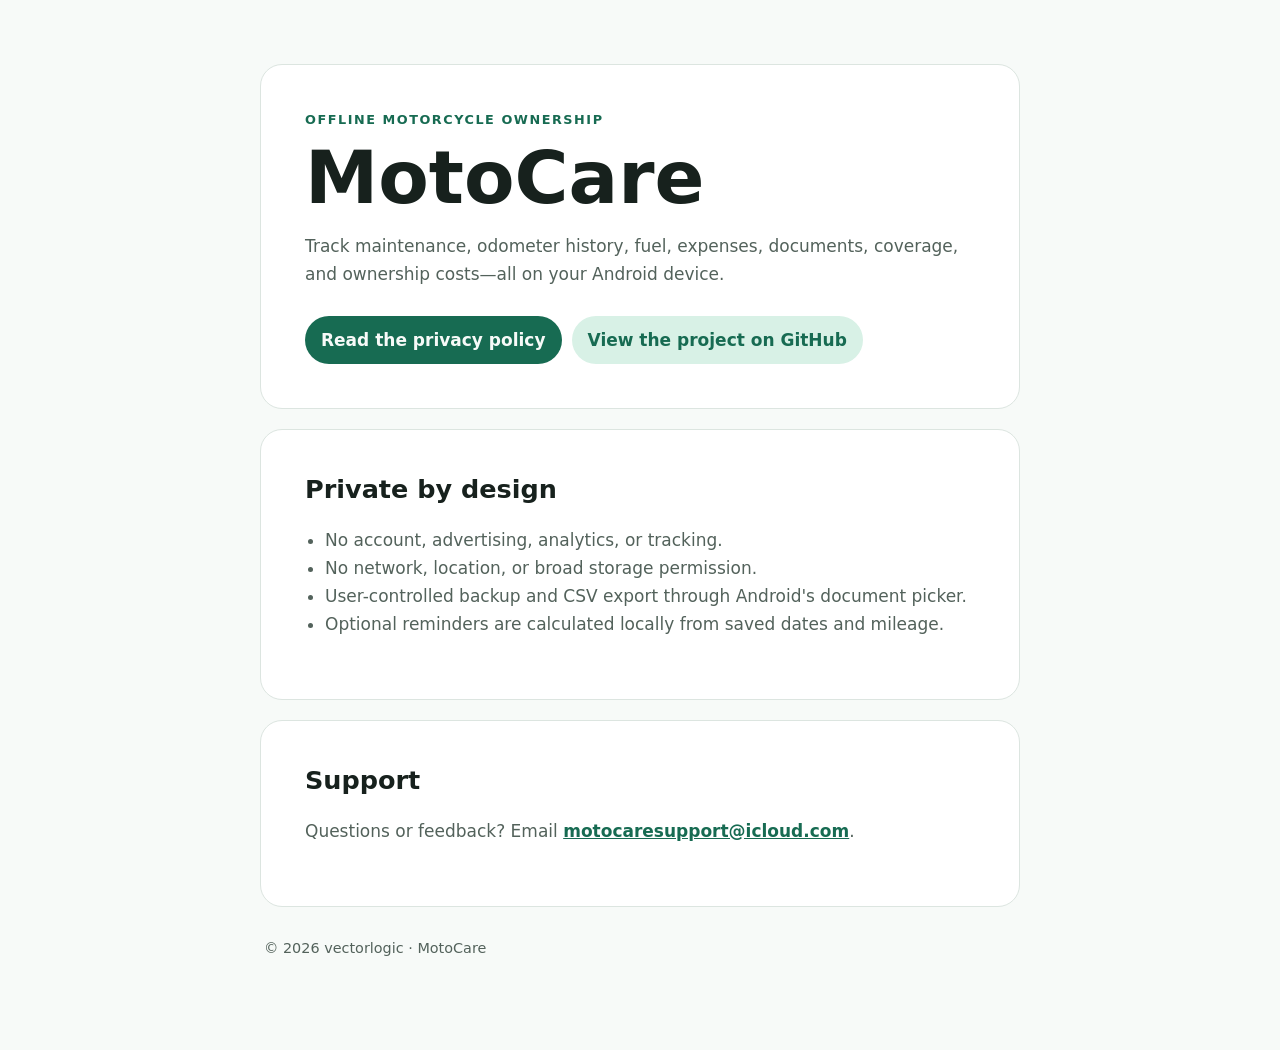
==== docs/index.html @ 7eaf7edd "docs: add public privacy site" ====
<!doctype html>
<html lang="en">
<head>
    <meta charset="utf-8">
    <meta name="viewport" content="width=device-width, initial-scale=1">
    <meta name="description" content="MotoCare is a private, offline-first Android motorcycle maintenance and ownership tracker.">
    <title>MotoCare</title>
    <link rel="stylesheet" href="assets/style.css">
</head>
<body>
<main>
    <header>
        <div class="eyebrow">Offline motorcycle ownership</div>
        <h1>MotoCare</h1>
        <p>Track maintenance, odometer history, fuel, expenses, documents, coverage, and ownership costs—all on your Android device.</p>
        <div class="actions">
            <a class="button" href="privacy/">Read the privacy policy</a>
            <a class="button secondary" href="https://github.com/vectorlogic-dev/motorcycle-maintenance">View the project on GitHub</a>
        </div>
    </header>
    <section>
        <h2>Private by design</h2>
        <ul>
            <li>No account, advertising, analytics, or tracking.</li>
            <li>No network, location, or broad storage permission.</li>
            <li>User-controlled backup and CSV export through Android's document picker.</li>
            <li>Optional reminders are calculated locally from saved dates and mileage.</li>
        </ul>
    </section>
    <section>
        <h2>Support</h2>
        <p>Questions or feedback? Email <a href="mailto:motocaresupport@icloud.com">motocaresupport@icloud.com</a>.</p>
    </section>
    <footer>© 2026 vectorlogic · MotoCare</footer>
</main>
</body>
</html>
---- docs/assets/style.css ----
:root {
    color-scheme: light dark;
    --bg: #f7faf8;
    --surface: #ffffff;
    --text: #17211d;
    --muted: #53625b;
    --brand: #176b52;
    --brand-soft: #d8f1e6;
    --border: #dce5e0;
}

@media (prefers-color-scheme: dark) {
    :root {
        --bg: #101613;
        --surface: #18211d;
        --text: #edf5f0;
        --muted: #b4c2bb;
        --brand: #7bd8b4;
        --brand-soft: #173d30;
        --border: #33433b;
    }
}

* { box-sizing: border-box; }

body {
    margin: 0;
    background: var(--bg);
    color: var(--text);
    font: 17px/1.65 system-ui, -apple-system, BlinkMacSystemFont, "Segoe UI", sans-serif;
}

main {
    width: min(760px, calc(100% - 36px));
    margin: 0 auto;
    padding: 64px 0 80px;
}

header, section {
    background: var(--surface);
    border: 1px solid var(--border);
    border-radius: 22px;
    padding: clamp(24px, 5vw, 44px);
    margin-bottom: 20px;
}

.eyebrow {
    color: var(--brand);
    font-size: .8rem;
    font-weight: 800;
    letter-spacing: .12em;
    text-transform: uppercase;
}

h1 { margin: .15em 0; font-size: clamp(2.4rem, 8vw, 4.6rem); line-height: 1; }
h2 { margin-top: 0; line-height: 1.2; }
p, li { color: var(--muted); }
a { color: var(--brand); font-weight: 650; }
ul { padding-left: 1.25rem; }

.actions { display: flex; flex-wrap: wrap; gap: 10px; margin-top: 28px; }
.button {
    display: inline-block;
    padding: 10px 16px;
    border-radius: 999px;
    background: var(--brand);
    color: var(--bg);
    text-decoration: none;
}
.button.secondary { background: var(--brand-soft); color: var(--brand); }
.updated { font-size: .9rem; }

footer { padding: 10px 4px; color: var(--muted); font-size: .9rem; }
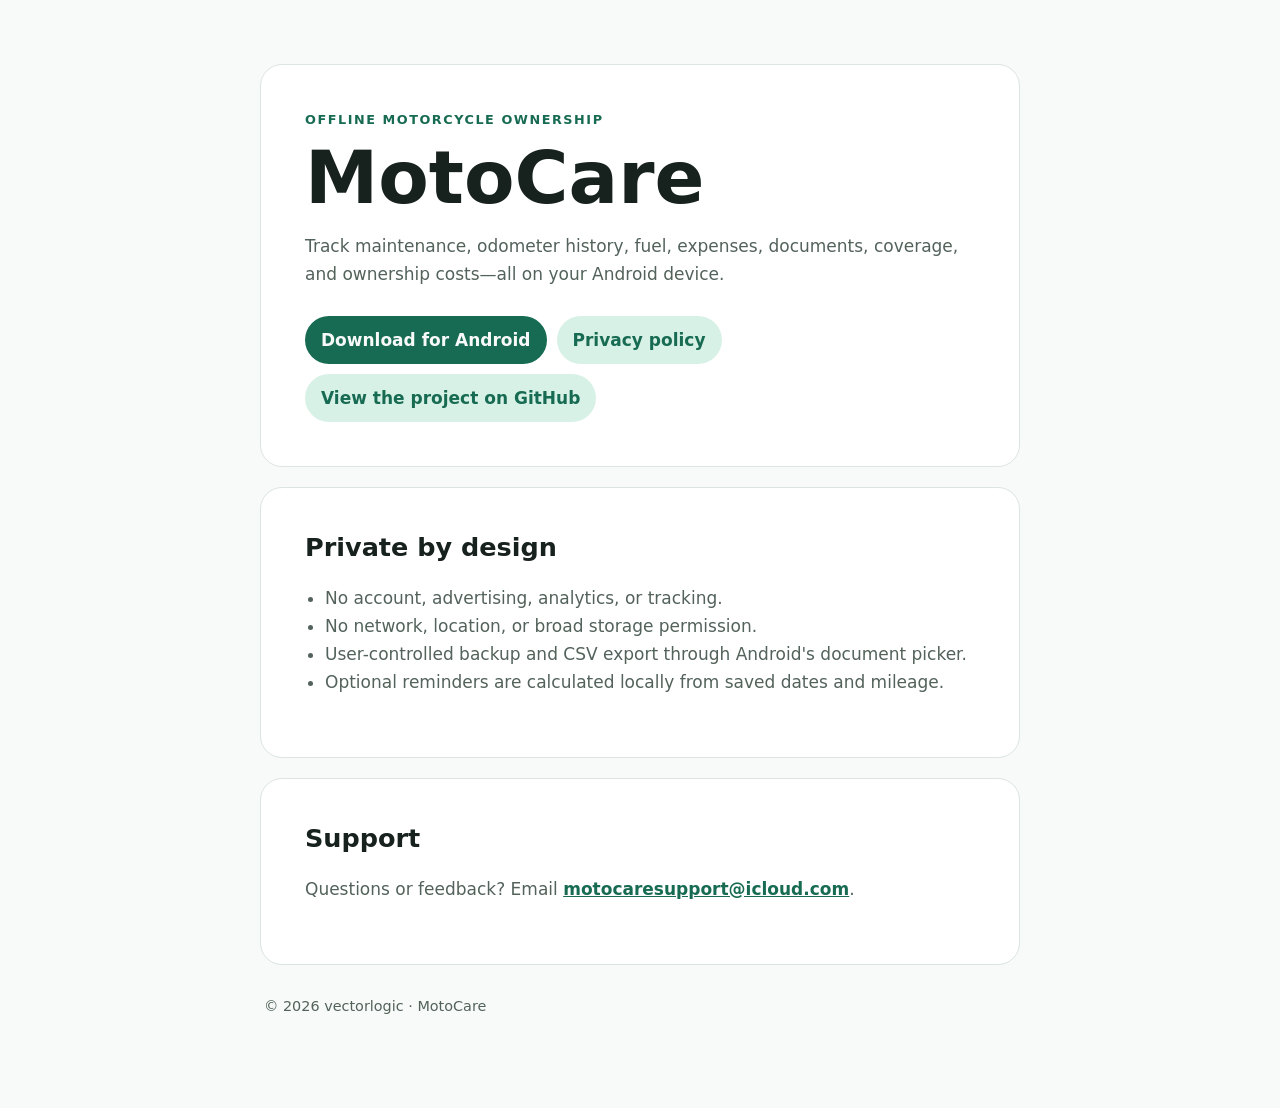
==== commit a2446924: "docs: add APK download links" ====
--- a/docs/index.html
+++ b/docs/index.html
@@ -14,7 +14,8 @@
         <h1>MotoCare</h1>
         <p>Track maintenance, odometer history, fuel, expenses, documents, coverage, and ownership costs—all on your Android device.</p>
         <div class="actions">
-            <a class="button" href="privacy/">Read the privacy policy</a>
+            <a class="button" href="https://github.com/vectorlogic-dev/motorcycle-maintenance/releases/latest/download/MotoCare.apk">Download for Android</a>
+            <a class="button secondary" href="privacy/">Privacy policy</a>
             <a class="button secondary" href="https://github.com/vectorlogic-dev/motorcycle-maintenance">View the project on GitHub</a>
         </div>
     </header>
